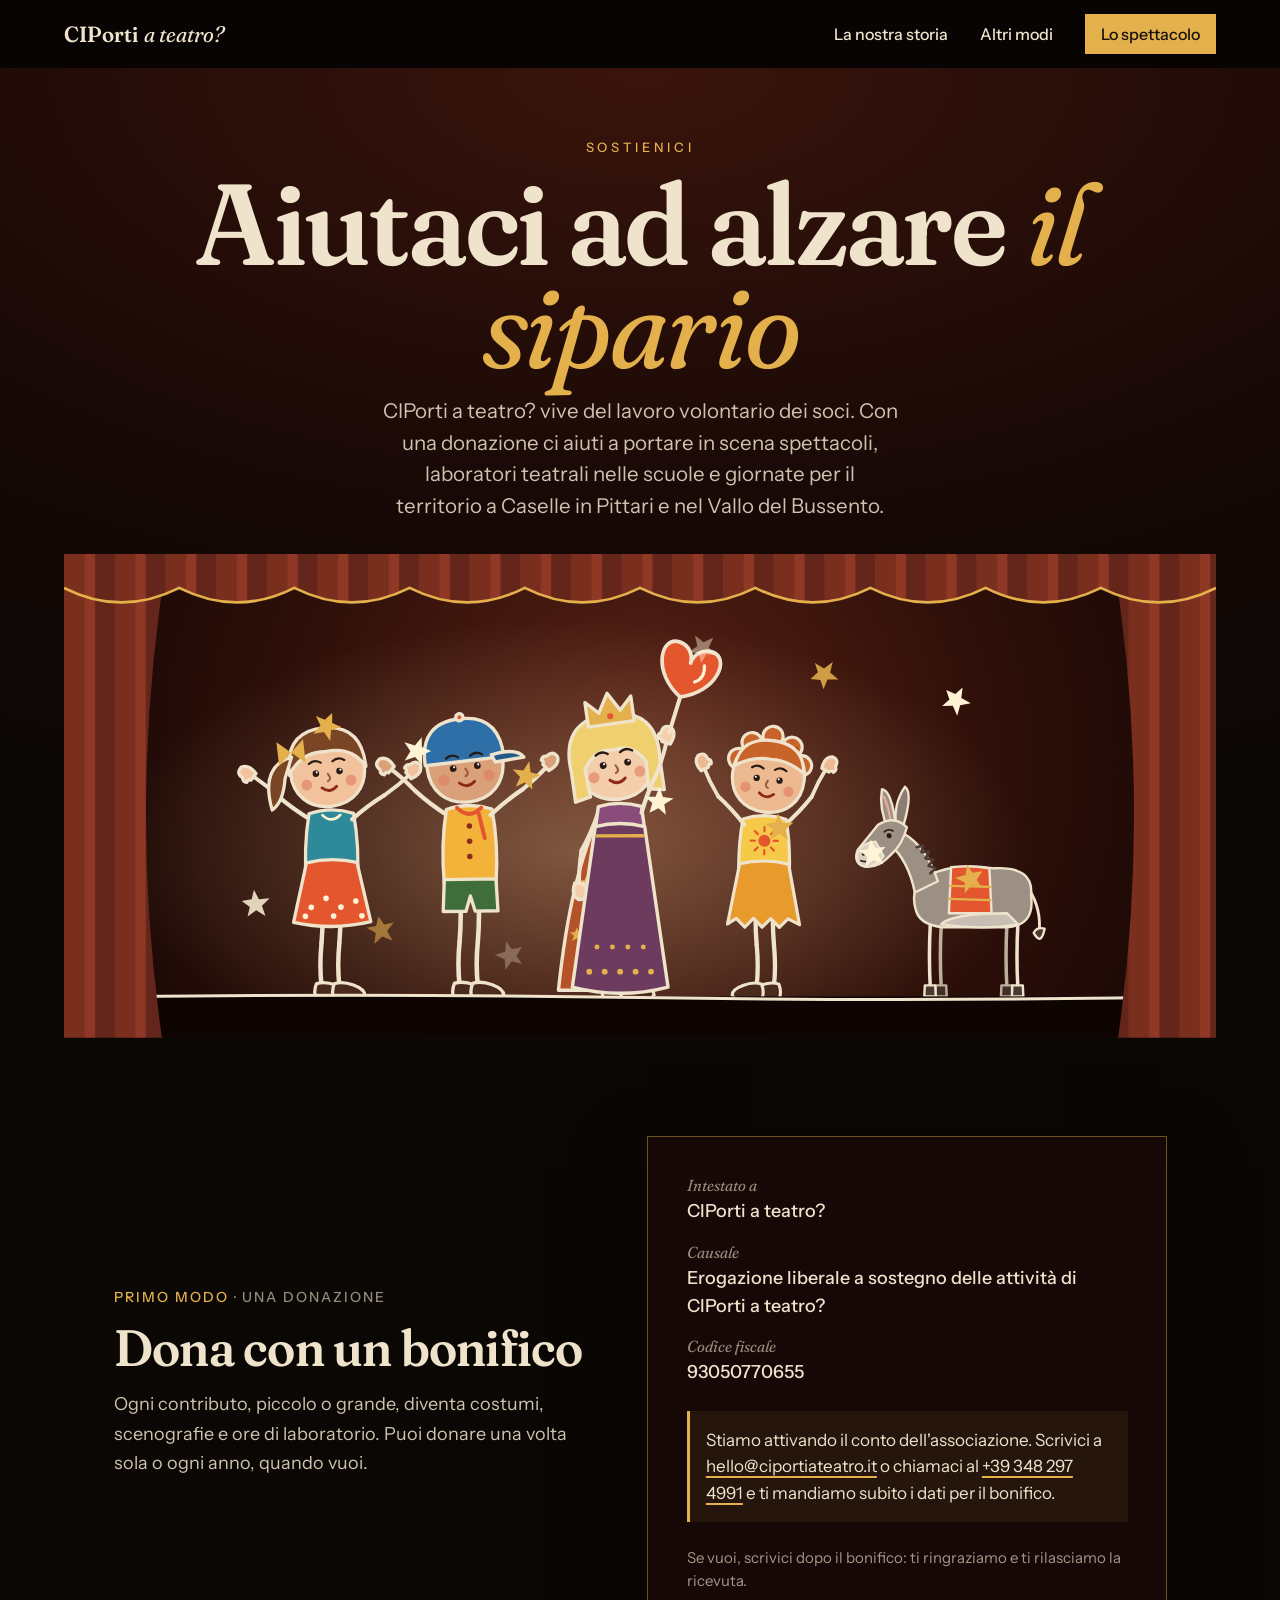
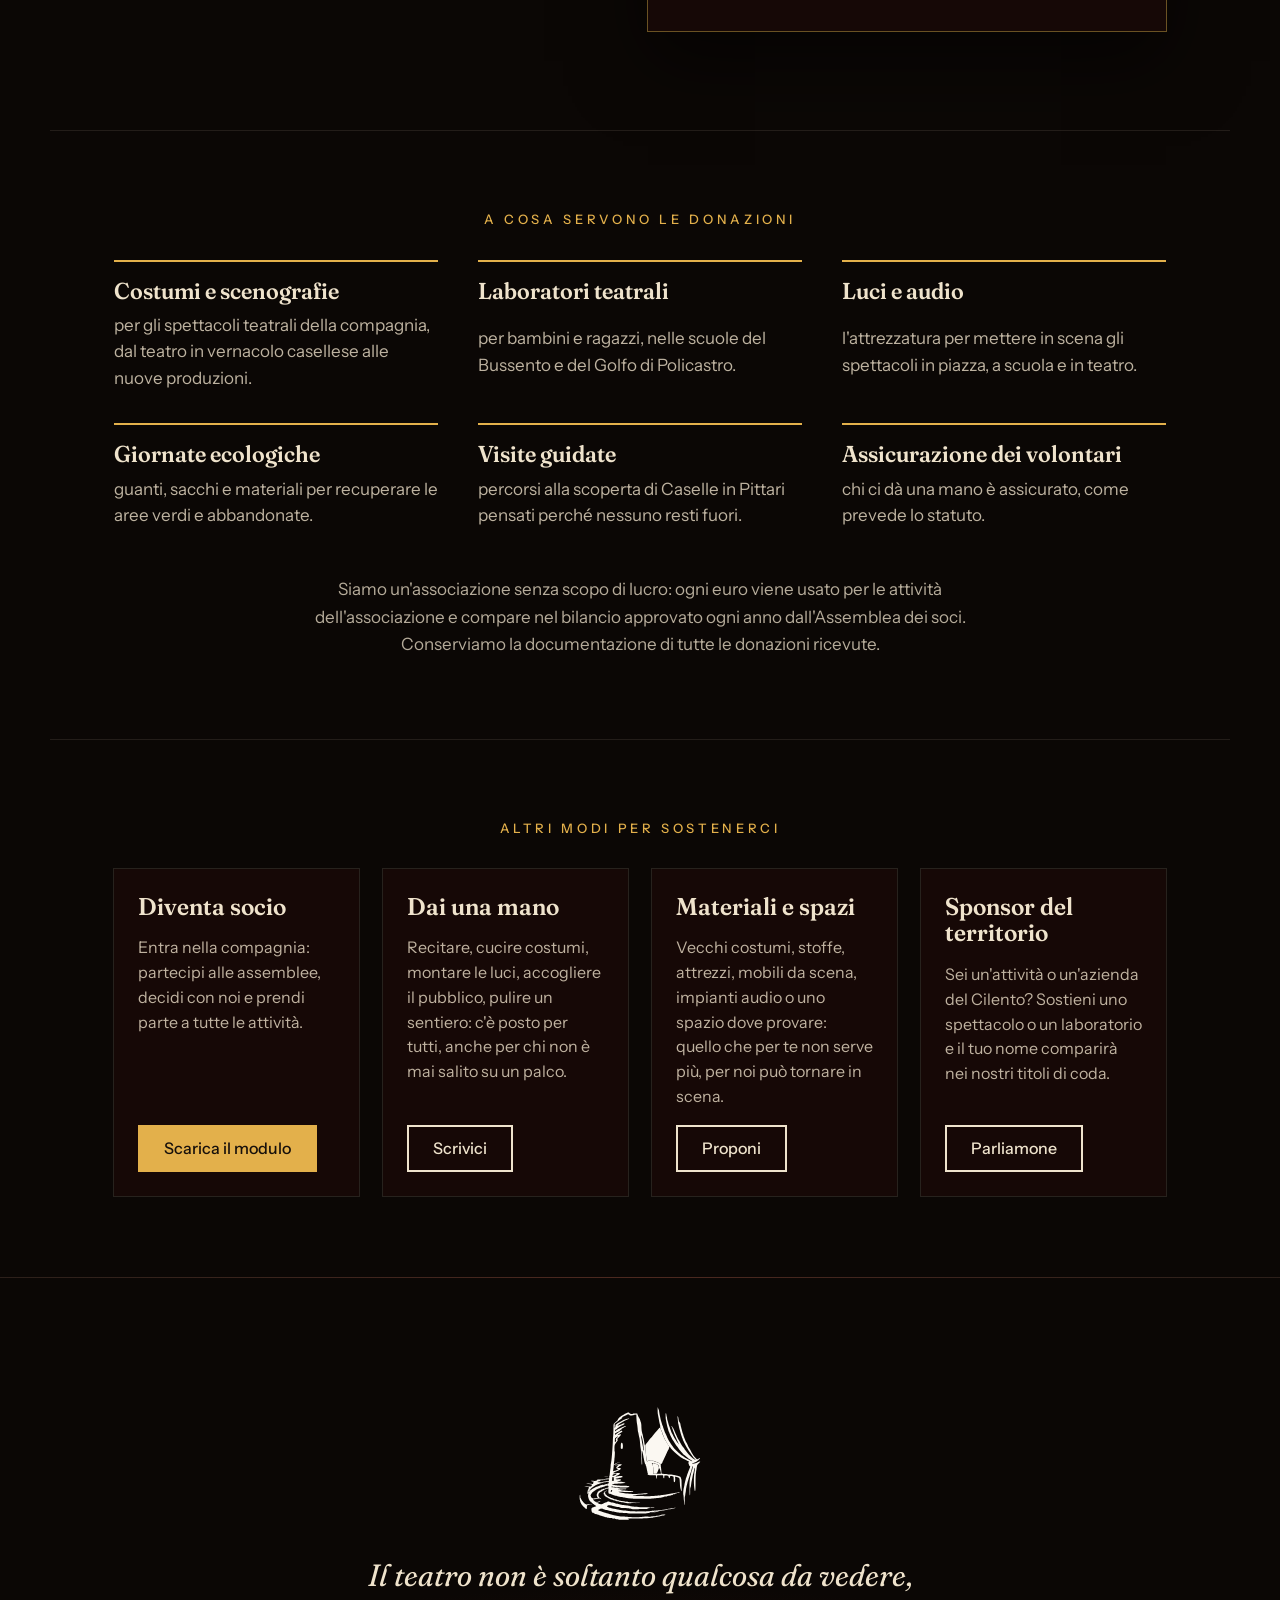
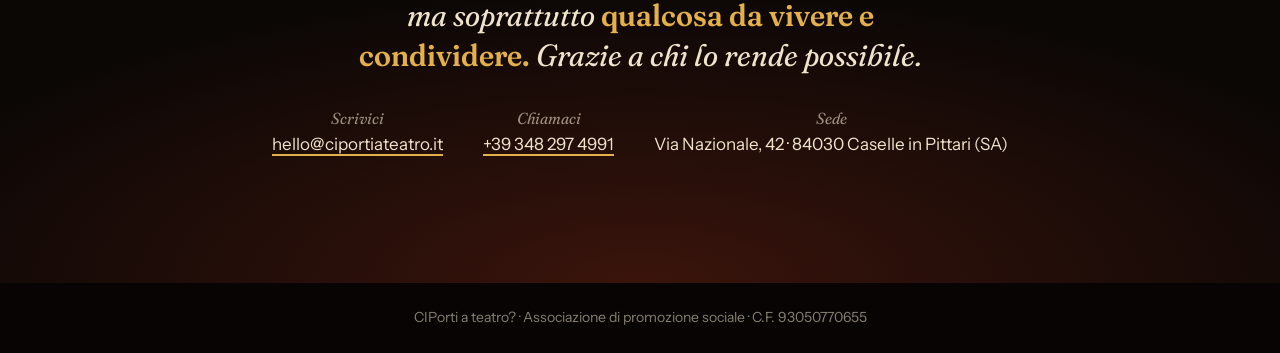
==== sostienici.html @ 3d9423ce "Pagina Sostienici e testi della storia in chiave SEO - Sostienici: bonifico (IBAN da inserire), a co" ====
<!doctype html>
<html lang="it">
<head>
<meta charset="utf-8">
<meta name="viewport" content="width=device-width, initial-scale=1, viewport-fit=cover">
<title>Sostienici: dona al teatro di Caselle in Pittari · CIPorti a teatro?</title>
<meta name="description" content="Sostieni CIPorti a teatro? con una donazione: aiuti spettacoli, laboratori teatrali nelle scuole e attività per il territorio a Caselle in Pittari e nel Bussento.">
<meta name="theme-color" content="#0B0705">
<link rel="canonical" href="https://ciportiateatro.it/sostienici.html">
<meta property="og:type" content="website">
<meta property="og:locale" content="it_IT">
<meta property="og:site_name" content="CIPorti a teatro?">
<meta property="og:title" content="Sostienici · CIPorti a teatro?">
<meta property="og:description" content="Con una donazione aiuti il teatro amatoriale, i laboratori teatrali nelle scuole e la cura del territorio a Caselle in Pittari.">
<meta property="og:url" content="https://ciportiateatro.it/sostienici.html">
<meta property="og:image" content="https://ciportiateatro.it/assets/anteprima.jpg">
<meta property="og:image:width" content="1200">
<meta property="og:image:height" content="630">
<meta name="twitter:card" content="summary_large_image">
<link rel="icon" href="favicon.ico" sizes="48x48">
<link rel="icon" href="assets/favicon.svg" type="image/svg+xml">
<link rel="icon" href="assets/favicon-32.png" type="image/png" sizes="32x32">
<link rel="apple-touch-icon" href="assets/apple-touch-icon.png">
<link rel="manifest" href="site.webmanifest">
<link rel="preload" href="assets/fonts/Fraunces-Display-SemiBold.woff2" as="font" type="font/woff2" crossorigin>
<link rel="stylesheet" href="style.css">
<link rel="stylesheet" href="storia.css">
<script type="application/ld+json">
{
  "@context": "https://schema.org",
  "@type": "WebPage",
  "name": "Sostienici",
  "url": "https://ciportiateatro.it/sostienici.html",
  "inLanguage": "it",
  "description": "Come sostenere l'associazione CIPorti a teatro? di Caselle in Pittari: donazioni con bonifico, iscrizione come socio, volontariato, materiali e sponsorizzazioni.",
  "potentialAction": {
    "@type": "DonateAction",
    "name": "Dona a CIPorti a teatro?",
    "recipient": {
      "@type": "NGO",
      "name": "CIPorti a teatro?",
      "url": "https://ciportiateatro.it/",
      "taxID": "93050770655"
    }
  },
  "breadcrumb": {
    "@type": "BreadcrumbList",
    "itemListElement": [
      { "@type": "ListItem", "position": 1, "name": "CIPorti a teatro?", "item": "https://ciportiateatro.it/" },
      { "@type": "ListItem", "position": 2, "name": "Sostienici", "item": "https://ciportiateatro.it/sostienici.html" }
    ]
  }
}
</script>
</head>
<body class="st">
<a class="skip" href="#contenuto">Vai al contenuto</a>

<header class="bar is-solid">
  <a class="bar__brand" href="./" aria-label="CIPorti a teatro?, torna alla pagina principale">CIPorti <em>a teatro?</em></a>
  <nav class="bar__nav" aria-label="Sezioni">
    <a href="storia.html">La nostra storia</a>
    <a href="#altri-modi">Altri modi</a>
    <a class="bar__cta" href="./">Lo spettacolo</a>
  </nav>
</header>

<main id="contenuto">

  <section class="st-hero" aria-labelledby="st-title">
    <div class="st-hero__text">
      <p class="st-eyebrow">Sostienici</p>
      <h1 id="st-title">Aiutaci ad alzare <em>il sipario</em></h1>
      <p class="st-lead">CIPorti a teatro? vive del lavoro volontario dei soci. Con una donazione ci aiuti a portare in scena spettacoli, laboratori teatrali nelle scuole e giornate per il territorio a Caselle in Pittari e nel Vallo del Bussento.</p>
    </div>
    <div class="vig vig--hero" data-scene="dono" role="img" aria-label="Bea alza un grande cuore rosso, gli altri bambini esultano e l'asinello guarda la scena."></div>
  </section>

  <!-- la donazione con bonifico -->
  <section class="dona" id="dona" aria-labelledby="h-dona">
    <div class="dona__intro">
      <p class="atto__label"><b>Primo modo</b> · Una donazione</p>
      <h2 id="h-dona">Dona con un bonifico</h2>
      <p>Ogni contributo, piccolo o grande, diventa costumi, scenografie e ore di laboratorio. Puoi donare una volta sola o ogni anno, quando vuoi.</p>
    </div>
    <div class="dona__card">
      <dl class="dona__rows">
        <div><dt>Intestato a</dt><dd>CIPorti a teatro?</dd></div>
        <!-- IBAN: quando c'e', togliere il riquadro "dona__wait" qui sotto e scrivere l'IBAN in questa riga, poi rimuovere i commenti
        <div><dt>IBAN</dt><dd class="dona__iban"><span id="iban">IT00 X000 0000 0000 0000 0000 000</span> <button class="dona__copy" type="button" data-copy="iban">Copia</button></dd></div>
        -->
        <div><dt>Causale</dt><dd>Erogazione liberale a sostegno delle attività di CIPorti a teatro?</dd></div>
        <div><dt>Codice fiscale</dt><dd>93050770655</dd></div>
      </dl>
      <p class="dona__wait">Stiamo attivando il conto dell'associazione. Scrivici a <a href="mailto:hello@ciportiateatro.it?subject=Donazione">hello@ciportiateatro.it</a> o chiamaci al <a href="tel:+393482974991">+39 348 297 4991</a> e ti mandiamo subito i dati per il bonifico.</p>
      <p class="dona__note">Se vuoi, scrivici dopo il bonifico: ti ringraziamo e ti rilasciamo la ricevuta.</p>
    </div>
  </section>

  <!-- a cosa serve -->
  <section class="usi" aria-labelledby="h-usi">
    <h2 class="programma__head" id="h-usi">A cosa servono le donazioni</h2>
    <ul>
      <li><b>Costumi e scenografie</b><span>per gli spettacoli teatrali della compagnia, dal teatro in vernacolo casellese alle nuove produzioni.</span></li>
      <li><b>Laboratori teatrali</b><span>per bambini e ragazzi, nelle scuole del Bussento e del Golfo di Policastro.</span></li>
      <li><b>Luci e audio</b><span>l'attrezzatura per mettere in scena gli spettacoli in piazza, a scuola e in teatro.</span></li>
      <li><b>Giornate ecologiche</b><span>guanti, sacchi e materiali per recuperare le aree verdi e abbandonate.</span></li>
      <li><b>Visite guidate</b><span>percorsi alla scoperta di Caselle in Pittari pensati perché nessuno resti fuori.</span></li>
      <li><b>Assicurazione dei volontari</b><span>chi ci dà una mano è assicurato, come prevede lo statuto.</span></li>
    </ul>
    <p class="usi__trasp">Siamo un'associazione senza scopo di lucro: ogni euro viene usato per le attività dell'associazione e compare nel bilancio approvato ogni anno dall'Assemblea dei soci. Conserviamo la documentazione di tutte le donazioni ricevute.</p>
  </section>

  <!-- altri modi -->
  <section class="modi" id="altri-modi" aria-labelledby="h-modi">
    <h2 class="programma__head" id="h-modi">Altri modi per sostenerci</h2>
    <div class="modi__grid">
      <article>
        <h3>Diventa socio</h3>
        <p>Entra nella compagnia: partecipi alle assemblee, decidi con noi e prendi parte a tutte le attività.</p>
        <a class="btn" href="assets/moduli/domanda-adesione-socio.pdf" download>Scarica il modulo</a>
      </article>
      <article>
        <h3>Dai una mano</h3>
        <p>Recitare, cucire costumi, montare le luci, accogliere il pubblico, pulire un sentiero: c'è posto per tutti, anche per chi non è mai salito su un palco.</p>
        <a class="btn btn--line" href="mailto:hello@ciportiateatro.it?subject=Volontariato">Scrivici</a>
      </article>
      <article>
        <h3>Materiali e spazi</h3>
        <p>Vecchi costumi, stoffe, attrezzi, mobili da scena, impianti audio o uno spazio dove provare: quello che per te non serve più, per noi può tornare in scena.</p>
        <a class="btn btn--line" href="mailto:hello@ciportiateatro.it?subject=Materiali%20e%20spazi">Proponi</a>
      </article>
      <article>
        <h3>Sponsor del territorio</h3>
        <p>Sei un'attività o un'azienda del Cilento? Sostieni uno spettacolo o un laboratorio e il tuo nome comparirà nei nostri titoli di coda.</p>
        <a class="btn btn--line" href="mailto:hello@ciportiateatro.it?subject=Sponsor">Parliamone</a>
      </article>
    </div>
  </section>

  <section class="st-fine" aria-label="Grazie">
    <img src="assets/simbolo-negativo.svg" alt="" width="200" height="188">
    <blockquote><p>Il teatro non è soltanto qualcosa da vedere, ma soprattutto <em>qualcosa da vivere e condividere.</em> Grazie a chi lo rende possibile.</p></blockquote>
    <dl class="st-contatti">
      <div><dt>Scrivici</dt><dd><a href="mailto:hello@ciportiateatro.it">hello@ciportiateatro.it</a></dd></div>
      <div><dt>Chiamaci</dt><dd><a href="tel:+393482974991">+39 348 297 4991</a></dd></div>
      <div><dt>Sede</dt><dd>Via Nazionale, 42 · 84030 Caselle in Pittari (SA)</dd></div>
    </dl>
  </section>

</main>

<footer class="st-foot">
  <p>CIPorti a teatro? · Associazione di promozione sociale · C.F. 93050770655</p>
</footer>

<script src="personaggi.js"></script>
<script src="storia.js"></script>
<script>
  /* copia l'IBAN negli appunti */
  document.querySelectorAll("[data-copy]").forEach((b) => b.addEventListener("click", async () => {
    const text = document.getElementById(b.dataset.copy).textContent.replace(/\s+/g, "");
    try { await navigator.clipboard.writeText(text); b.textContent = "Copiato!"; } catch { b.textContent = "Copia a mano"; }
    setTimeout(() => (b.textContent = "Copia"), 2200);
  }));
</script>
</body>
</html>
---- style.css ----
/* CIPorti a teatro? Manifesto teatrale: tre campi di colore a tutto schermo (rosso velluto, nero palco, osso di carta),
   titoli enormi tagliati dal bordo, un solo momento d'ingresso e la scena che cambia con lo scorrimento. */

@font-face { font-family: "Fraunces"; src: url("assets/fonts/Fraunces-Display-SemiBold.woff2") format("woff2"); font-weight: 600; font-style: normal; font-display: swap; }
@font-face { font-family: "Fraunces"; src: url("assets/fonts/Fraunces-Display-Italic.woff2") format("woff2"); font-weight: 400; font-style: italic; font-display: swap; }
@font-face { font-family: "Instrument Sans"; src: url("assets/fonts/InstrumentSans-Regular.woff2") format("woff2"); font-weight: 400; font-display: swap; }
@font-face { font-family: "Instrument Sans"; src: url("assets/fonts/InstrumentSans-Medium.woff2") format("woff2"); font-weight: 500; font-display: swap; }

:root {
  --ink: #17100B;
  --velvet: #7A2E1D;
  --velvet-dark: #4A1A10;
  --bone: #EFE3CC;
  --gold: #E3B04B;
  --terra: #B4532A;

  --display: "Fraunces", Georgia, "Times New Roman", serif;
  --text: "Instrument Sans", system-ui, -apple-system, "Segoe UI", sans-serif;

  --s1: 4px; --s2: 8px; --s3: 12px; --s4: 16px; --s6: 24px; --s8: 32px; --s10: 40px; --s12: 48px; --s16: 64px;
  --ease: cubic-bezier(0.22, 1, 0.36, 1);
  --edge: max(5vw, env(safe-area-inset-left, 0px));
}

* { box-sizing: border-box; }
html { scroll-behavior: smooth; -webkit-text-size-adjust: 100%; background: var(--ink); }
body { margin: 0; background: var(--ink); color: var(--bone); font: 400 19px/1.55 var(--text); }
img, svg { display: block; max-width: 100%; }
a { color: inherit; }
h1, h2, p, dl, dd { margin: 0; }
h1, h2 { font-family: var(--display); font-weight: 600; }
em { font-style: italic; font-weight: 400; }
:focus-visible { outline: 3px solid var(--gold); outline-offset: 3px; }
.sr { position: absolute; width: 1px; height: 1px; overflow: hidden; clip: rect(0 0 0 0); white-space: nowrap; }
.skip { position: absolute; left: var(--s4); top: -64px; z-index: 50; background: var(--gold); color: var(--ink); padding: var(--s2) var(--s4); transition: top 150ms var(--ease); }
.skip:focus { top: var(--s2); }

/* ---------- barra ---------- */
.bar { position: fixed; inset: 0 0 auto 0; z-index: 20; display: flex; align-items: center; justify-content: space-between; gap: var(--s4); padding: var(--s3) var(--edge); color: var(--bone); transition: background-color 300ms var(--ease); }
.bar.is-solid { background: #070403; }
.bar__brand { font: 600 22px/1 var(--display); text-decoration: none; white-space: nowrap; min-height: 44px; display: inline-flex; align-items: center; gap: 0.25em; }
.bar__nav { display: flex; align-items: center; gap: var(--s8); }
.bar__nav a { text-decoration: none; font-weight: 500; font-size: 16px; padding: var(--s2) 0; }
.bar__nav a:not(.bar__cta) { background: linear-gradient(currentColor, currentColor) 0 100% / 0 2px no-repeat; transition: background-size 220ms var(--ease); }
.bar__nav a:not(.bar__cta):hover { background-size: 100% 2px; }
.bar__cta { color: var(--ink); background: var(--gold); padding: var(--s2) var(--s4) !important; transition: background-color 150ms var(--ease), transform 150ms var(--ease); }
.bar__give { display: inline-flex; align-items: center; gap: 6px; border: 2px solid var(--gold); color: var(--gold); padding: 6px var(--s3) !important; background: none !important; transition: background-color 150ms var(--ease), color 150ms var(--ease) !important; }
.bar__give:hover { background-color: var(--gold) !important; color: var(--ink); }
.bar__give svg { flex: none; }
.bar__cta:hover { background: #f0c367; }
.bar__cta:active { transform: scale(0.98); }

/* ---------- pulsanti ---------- */
.btn { display: inline-flex; align-items: center; justify-content: center; min-height: 48px; padding: var(--s3) var(--s6); border: 2px solid var(--gold); background: var(--gold); color: var(--ink); font: 500 17px/1.2 var(--text); text-decoration: none; transition: background-color 150ms var(--ease), color 150ms var(--ease), transform 150ms var(--ease); }
.btn:hover { background: transparent; color: var(--gold); }
.btn:active { transform: scale(0.98); }
.btn--line { background: transparent; border-color: currentColor; color: inherit; }
.btn--line:hover { background: var(--bone); color: var(--ink); border-color: var(--bone); }
.btn--dark { background: var(--ink); border-color: var(--ink); color: var(--bone); }
.btn--dark:hover { background: transparent; color: var(--ink); }

/* ---------- il teatro: sipario, scenetta delle ombre e sopratitoli ---------- */
.theatre { position: relative; height: 1270vh; height: 1270svh; background: #0B0705; color: var(--bone); }
.theatre__sticky { position: sticky; top: 0; height: 100vh; height: 100svh; display: grid; grid-template-rows: minmax(0, 1fr) auto; }
.theatre__stage { position: relative; min-height: 0; overflow: hidden; background: #0B0705; isolation: isolate; }
#stage { position: absolute; inset: 0; width: 100%; height: 100%; }
#curtain { position: absolute; inset: 0; width: 100%; height: 100%; z-index: 3; pointer-events: none; }
.curtain { position: absolute; top: 0; bottom: 0; width: 53%; z-index: 3; background: repeating-linear-gradient(90deg, var(--velvet) 0 36px, #8E3825 36px 52px, #64261A 52px 88px); transition: transform 3400ms cubic-bezier(0.65, 0, 0.2, 1) 1600ms; }
.curtain--l { left: 0; transform-origin: left center; }
.curtain--r { right: 0; transform-origin: right center; }
.is-open .curtain { transform: scaleX(0.09); }
.gl .curtain { display: none; }

.crest { position: absolute; inset: 0; z-index: 4; display: grid; place-content: center; justify-items: center; gap: var(--s4); padding: 96px var(--edge) var(--s8); text-align: center; pointer-events: none; transition: opacity 700ms var(--ease) 1300ms; }
.crest img { width: clamp(110px, 15vw, 220px); height: auto; }
.crest h1 { font-size: clamp(48px, 8.4vw, 140px); line-height: 0.9; letter-spacing: -0.02em; text-shadow: 0 2px 0 rgb(0 0 0 / 0.25); }
.crest h1 em { color: var(--gold); }
.crest p { font-size: clamp(17px, 1.5vw, 22px); color: rgb(239 227 204 / 0.85); }
.is-open .crest { opacity: 0; }
.is-open .theatre.is-closed .crest { opacity: 1; transition-delay: 600ms; }

.pelmet { position: absolute; top: 0; left: 0; width: 100%; height: clamp(64px, 9vw, 104px); z-index: 5; }

.theatre__band { position: relative; background: #0B0705; border-top: 6px solid var(--velvet-dark); padding: var(--s8) var(--edge) var(--s6); min-height: clamp(150px, 23svh, 230px); display: grid; align-items: center; }
.lights { position: absolute; left: 0; right: 0; top: -21px; display: flex; justify-content: space-between; padding: 0 var(--edge); }
.lights i { width: 16px; height: 16px; border-radius: 50%; background: var(--gold); border: 3px solid var(--velvet-dark); opacity: 0; transition: opacity 400ms var(--ease); transition-delay: calc(3600ms + var(--i) * 70ms); }
.is-open .lights i { opacity: 1; }
.subs { display: grid; width: 100%; max-width: 64ch; margin: 0 auto; text-align: center; }
.sub { grid-area: 1 / 1; opacity: 0; transform: translateY(var(--s2)); pointer-events: none; transition: opacity 400ms var(--ease), transform 400ms var(--ease); }
.sub.is-on { opacity: 1; transform: none; pointer-events: auto; }
.sub h2, .sub .sub__h { font: italic 400 clamp(20px, 1.8vw, 28px)/1.1 var(--display); color: var(--gold); margin: 0 0 var(--s2); }
.sub p { font-size: clamp(18px, 1.6vw, 24px); line-height: 1.45; margin: 0 auto; max-width: 56ch; }
.actions { display: flex; flex-wrap: wrap; justify-content: center; gap: var(--s3); margin-top: var(--s4); }

/* ---------- a che punto siamo ---------- */
.acts-bar { position: absolute; left: var(--edge); right: var(--edge); bottom: 12px; z-index: 8; }
.acts-bar__track { position: absolute; left: 10%; right: 10%; top: 13px; height: 2px; background: rgb(239 227 204 / 0.18); }
.acts-bar__track i { position: absolute; inset: 0 auto 0 0; width: 0; background: var(--gold); }
.acts-bar ol { position: relative; list-style: none; margin: 0; padding: 0; display: grid; grid-template-columns: repeat(5, minmax(0, 1fr)); }
.acts-bar button { width: 100%; display: grid; justify-items: center; gap: 6px; padding: 0 4px; border: 0; background: none; cursor: pointer; color: rgb(239 227 204 / 0.55); font: 500 13px/1.2 var(--text); letter-spacing: 0.04em; min-height: 44px; }
.acts-bar b { width: 28px; height: 28px; display: grid; place-items: center; border-radius: 50%; background: #0B0705; border: 2px solid rgb(239 227 204 / 0.3); font: 600 13px/1 var(--text); transition: background-color 250ms var(--ease), border-color 250ms var(--ease), color 250ms var(--ease); }
.acts-bar button.is-done { color: rgb(239 227 204 / 0.8); }
.acts-bar button.is-done b { border-color: var(--gold); color: var(--gold); }
.acts-bar button.is-current { color: var(--gold); }
.acts-bar button.is-current b { background: var(--gold); border-color: var(--gold); color: var(--ink); }
.acts-bar button:hover { color: var(--bone); }
.theatre__band { padding-bottom: 76px !important; }
@media (max-width: 560px) {
  .acts-bar span { display: none; }
  .acts-bar button.is-current span { display: block; position: absolute; top: -20px; left: 0; right: 0; text-align: center; }
  .acts-bar button { position: static; }
  .acts-bar ol { position: relative; }
}

/* ---------- spettacolo automatico: pausa, riprendi, rivedi ---------- */
.credits-ctl { position: absolute; right: var(--edge); top: 84px; z-index: 9; display: inline-flex; align-items: center; gap: var(--s2); min-height: 44px; padding: 0 18px; border: 2px solid rgb(239 227 204 / 0.5); border-radius: 999px; background: rgb(5 3 2 / 0.7); color: var(--bone); font: 500 15px/1 var(--text); cursor: pointer; opacity: 0; visibility: hidden; transition: opacity 400ms var(--ease), border-color 150ms var(--ease), color 150ms var(--ease); }
.credits-ctl.is-on { opacity: 1; visibility: visible; transition-delay: 4200ms; }
.credits-ctl:hover { border-color: var(--gold); color: var(--gold); }
.credits-ctl .ic-play { display: none; }
.credits-ctl.is-paused .ic-play { display: block; }
.credits-ctl.is-paused .ic-pause { display: none; }
.credits-ctl.is-paused { border-color: var(--gold); color: var(--gold); }

/* ---------- invito a scorrere ---------- */
.hint { position: absolute; left: 50%; bottom: clamp(16px, 3svh, 32px); z-index: 6; display: flex; align-items: center; gap: var(--s2); padding: 10px 14px 10px 20px; border-radius: 999px; background: var(--gold); color: var(--ink); font: 500 16px/1 var(--text); box-shadow: 0 8px 30px rgb(0 0 0 / 0.45); transform: translate(-50%, 12px); opacity: 0; pointer-events: none; transition: opacity 500ms var(--ease), transform 500ms var(--ease); }
.is-open .hint { opacity: 1; transform: translate(-50%, 0); transition-delay: 4600ms; }
.is-open .hint.is-gone { opacity: 0; transform: translate(-50%, 12px); transition-delay: 0ms; }
.hint__arrow { animation: hint-bounce 1.4s var(--ease) infinite; }
.hint__short { display: none; }
@keyframes hint-bounce { 0%, 100% { transform: translateY(-2px); } 50% { transform: translateY(4px); } }
@media (max-width: 560px) { .hint__long { display: none; } .hint__short { display: inline; } }
@media (prefers-reduced-motion: reduce) { .hint__arrow { animation: none; } .is-open .hint { transition-delay: 0ms; } }

/* ---------- finale: sipario chiuso, luci basse, titoli di coda ---------- */
.dim { position: absolute; inset: 0; z-index: 6; background: #050302; opacity: 0; pointer-events: none; }
.credits { position: absolute; inset: 0; z-index: 7; overflow: hidden; pointer-events: none; visibility: hidden;
  -webkit-mask: linear-gradient(180deg, transparent 0, #000 16%, #000 84%, transparent 100%);
          mask: linear-gradient(180deg, transparent 0, #000 16%, #000 84%, transparent 100%); }
.credits.is-on { visibility: visible; pointer-events: auto; }
.roll { position: absolute; left: 0; right: 0; top: 0; padding: 0 var(--edge); text-align: center; will-change: transform; }
.cr { max-width: 760px; margin: 0 auto; padding: clamp(56px, 11svh, 120px) 0 0; }
.cr__head { font: 500 13px/1.2 var(--text); letter-spacing: 0.28em; text-transform: uppercase; color: var(--gold); margin: 0 0 var(--s6); }
.cr__fine { font: italic 400 clamp(40px, 6vw, 88px)/1 var(--display); color: var(--bone); }
.cr__sub { margin-top: var(--s4); font-size: clamp(17px, 1.4vw, 20px); color: rgb(239 227 204 / 0.7); }
.cr__star { display: block; font: 600 clamp(30px, 3.6vw, 52px)/1.08 var(--display); letter-spacing: -0.01em; color: var(--bone); }
.cr__note { font-size: clamp(17px, 1.4vw, 20px); color: rgb(239 227 204 / 0.82); max-width: 46ch; margin: 0 auto; }
.cr__rows { display: grid; gap: var(--s4); }
.cr__rows div { display: grid; grid-template-columns: minmax(0, 1fr) minmax(0, 1fr); gap: var(--s8); align-items: baseline; }
.cr__rows dt { text-align: right; font: italic 400 clamp(18px, 1.6vw, 22px)/1.3 var(--display); color: rgb(239 227 204 / 0.62); }
.cr__rows dd { text-align: left; font: 500 clamp(18px, 1.6vw, 22px)/1.4 var(--text); color: var(--bone); }
.cr__rows a { text-decoration: underline; text-decoration-color: var(--gold); text-underline-offset: 4px; text-decoration-thickness: 2px; }
.cr__rows a:hover { color: var(--gold); }
.cr__loc { margin: 0 auto; display: grid; justify-items: center; gap: var(--s4); }
.cr__loc img { width: min(400px, 76vw); height: min(270px, 51vw); object-fit: cover; object-position: 50% 58%; filter: sepia(0.25) contrast(1.05) brightness(0.92); box-shadow: 0 0 0 1px rgb(227 176 75 / 0.4), 0 24px 60px rgb(0 0 0 / 0.6); }
.cr__loc figcaption { display: grid; gap: var(--s1); font-size: clamp(16px, 1.3vw, 19px); color: rgb(239 227 204 / 0.7); }
.cr .actions { margin-top: var(--s6); }
.cr--small .cr__rows dt, .cr--small .cr__rows dd { font-size: 15px; }
.cr--end { padding-bottom: 40svh; display: grid; justify-items: center; gap: var(--s4); }
.cr--end img { width: clamp(110px, 12vw, 170px); height: auto; }
.cr__title { font: 600 clamp(44px, 6.4vw, 104px)/0.92 var(--display); letter-spacing: -0.02em; color: var(--bone); }
.cr__title em { color: var(--gold); }

/* ---------- schermi medi: il menu completo non ci sta ---------- */
@media (max-width: 1080px) { .bar__nav a:not(.bar__cta):not(.bar__give) { display: none; } }

/* ---------- schermi stretti ---------- */
@media (max-width: 860px) {
  body { font-size: 18px; }
  .bar__nav a:not(.bar__cta):not(.bar__give) { display: none; }
  .bar__brand { font-size: 19px; }
  .bar__nav { gap: var(--s3); }
  .theatre { height: 1200vh; height: 1200svh; }
  .theatre__band { min-height: 210px; padding-top: var(--s6); }
  .sub p { font-size: 17px; }
  .crest h1 { font-size: clamp(44px, 14vw, 72px); }
  .cr__rows div { grid-template-columns: 1fr; gap: 2px; }
  .cr__rows dt, .cr__rows dd { text-align: center; }
  .cr__rows dd { overflow-wrap: anywhere; }
}

@media (max-width: 480px) { .bar__give span { position: absolute; width: 1px; height: 1px; overflow: hidden; clip: rect(0 0 0 0); } .bar__give { min-width: 44px; min-height: 40px; justify-content: center; padding: 6px !important; } .bar__cta { font-size: 15px; } }

/* ---------- niente movimento: sipario gia' aperto ---------- */
@media (prefers-reduced-motion: reduce) {
  html { scroll-behavior: auto; }
  .curtain, .crest, .lights i, .sub, .bar { transition: none !important; }
  .curtain { transform: scaleX(0.09); }
  .lights i { opacity: 1; }
  .crest { opacity: 0; }
}
---- storia.css ----
/* La nostra storia: un programma di sala. Stessi colori, caratteri e personaggi dello spettacolo. */

.st { background: #0B0705; }
.st main { padding-top: 68px; }

/* ---------- apertura ---------- */
.st-hero { position: relative; display: grid; gap: var(--s8); padding: clamp(40px, 8svh, 96px) var(--edge) 0; text-align: center;
  background: radial-gradient(120% 80% at 50% 0%, #3A140C 0%, #160806 60%, #0B0705 100%); }
.st-hero__text { display: grid; gap: var(--s4); justify-items: center; max-width: 900px; margin: 0 auto; }
.st-eyebrow, .programma__head { font: 500 13px/1.2 var(--text); letter-spacing: 0.28em; text-transform: uppercase; color: var(--gold); }
.st-hero h1 { font-size: clamp(54px, 9vw, 136px); line-height: 0.9; letter-spacing: -0.02em; }
.st-hero h1 em { color: var(--gold); }
.st-lead { font-size: clamp(18px, 1.6vw, 23px); color: rgb(239 227 204 / 0.85); max-width: 42ch; text-wrap: balance; }

/* ---------- scenette ---------- */
.vig { position: relative; aspect-ratio: 640 / 420; background: #0E0503; box-shadow: 0 0 0 1px rgb(227 176 75 / 0.45), 0 30px 70px rgb(0 0 0 / 0.55); overflow: hidden; }
.vig svg { position: absolute; inset: 0; width: 100%; height: 100%; }
.vig--hero { aspect-ratio: 1000 / 420; width: min(1180px, 100%); margin: 0 auto; box-shadow: none; }
.vig__chalk { font: italic 400 30px/1 var(--display); }
.vig__banner { font: 600 30px/1 var(--display); }
.vig__sign { font: 600 25px/1 var(--display); }

/* ---------- programma di sala ---------- */
.programma { max-width: 1180px; margin: 0 auto; padding: clamp(56px, 10svh, 112px) var(--edge) var(--s8); text-align: center; }
.programma__head { margin-bottom: var(--s8); }
.programma ol { list-style: none; margin: 0; padding: 0; display: grid; grid-template-columns: repeat(7, minmax(0, 1fr)); border-top: 1px solid rgb(227 176 75 / 0.35); }
.programma li { border-bottom: 1px solid rgb(227 176 75 / 0.35); }
.programma a { display: grid; gap: var(--s1); align-content: start; height: 100%; padding: var(--s6) var(--s3); text-decoration: none; transition: background-color 200ms var(--ease); }
.programma a:hover { background: rgb(227 176 75 / 0.08); }
.programma a.is-here { background: rgb(227 176 75 / 0.12); }
.programma b { font: 600 14px/1.2 var(--text); letter-spacing: 0.16em; text-transform: uppercase; color: var(--gold); }
.programma span { font: 600 clamp(19px, 1.6vw, 22px)/1.2 var(--display); color: var(--bone); }
.programma i { font: italic 400 16px/1.3 var(--display); color: rgb(239 227 204 / 0.65); }

/* ---------- gli atti ---------- */
.atti { max-width: 1180px; margin: 0 auto; padding: 0 var(--edge); }
.atto { display: grid; grid-template-columns: minmax(0, 1.1fr) minmax(0, 1fr); gap: clamp(32px, 5vw, 80px); align-items: center; padding: clamp(56px, 11svh, 120px) 0; scroll-margin-top: 72px; }
.atto + .atto { border-top: 1px solid rgb(239 227 204 / 0.1); }
.atto:nth-child(even) .vig { order: 2; }
.atto__text { display: grid; gap: var(--s4); max-width: 60ch; }
.atto__label { font: 500 14px/1.2 var(--text); letter-spacing: 0.14em; text-transform: uppercase; color: rgb(239 227 204 / 0.6); }
.atto__label b { color: var(--gold); font-weight: 500; }
.atto h2 { font-size: clamp(34px, 4vw, 56px); line-height: 1.02; letter-spacing: -0.015em; margin-bottom: var(--s2); text-wrap: balance; }
.atto h2 em { color: var(--gold); }
.atto__text > p:not(.atto__label) { font-size: clamp(18px, 1.35vw, 20px); line-height: 1.65; color: rgb(239 227 204 / 0.86); text-wrap: pretty; }

/* ---------- finale ---------- */
.st-fine { display: grid; justify-items: center; gap: var(--s8); padding: clamp(72px, 14svh, 160px) var(--edge); text-align: center;
  background: radial-gradient(90% 70% at 50% 100%, #3A140C 0%, #0B0705 70%); border-top: 1px solid rgb(239 227 204 / 0.1); }
.st-fine img { width: clamp(96px, 10vw, 140px); height: auto; }
.st-fine blockquote { margin: 0; max-width: 46ch; }
.st-fine blockquote p { font: italic 400 clamp(24px, 2.4vw, 34px)/1.3 var(--display); color: var(--bone); text-wrap: balance; }
.st-fine blockquote em { font-style: normal; color: var(--gold); }
.st-fine .actions { margin-top: 0; }
.st-contatti { display: flex; flex-wrap: wrap; justify-content: center; gap: var(--s4) var(--s10); }
.st-contatti div { display: grid; gap: 2px; }
.st-contatti dt { font: italic 400 16px/1.3 var(--display); color: rgb(239 227 204 / 0.6); }
.st-contatti dd { font-size: 17px; }
.st-contatti a { text-decoration: underline; text-decoration-color: var(--gold); text-underline-offset: 4px; text-decoration-thickness: 2px; }
.st-foot { padding: var(--s6) var(--edge); text-align: center; font-size: 14px; color: rgb(239 227 204 / 0.55); background: #070403; }

@media (max-width: 1080px) { .st .bar__nav a:not(.bar__cta):not(.bar__give) { display: inline; } .programma ol { grid-template-columns: repeat(4, minmax(0, 1fr)); } }
@media (max-width: 860px) {
  .st main { padding-top: 60px; }
  .st .bar__nav a:not(.bar__cta):not(.bar__give) { display: none; }
  .atto { grid-template-columns: 1fr; gap: var(--s6); }
  .atto:nth-child(even) .vig { order: 0; }
  .programma ol { grid-template-columns: 1fr 1fr; }
  .programma li:last-child { grid-column: 1 / -1; }
}
@media (max-width: 420px) { .bar__cta { font-size: 15px; } }

/* ---------- Sostienici ---------- */
.dona { max-width: 1180px; margin: 0 auto; padding: clamp(56px, 11svh, 120px) var(--edge); display: grid; grid-template-columns: minmax(0, 1fr) minmax(0, 1.1fr); gap: clamp(32px, 5vw, 80px); align-items: center; }
.dona__intro { display: grid; gap: var(--s4); }
.dona__intro h2 { font-size: clamp(34px, 4vw, 56px); line-height: 1.02; letter-spacing: -0.015em; }
.dona__intro > p:not(.atto__label) { font-size: clamp(18px, 1.35vw, 20px); line-height: 1.65; color: rgb(239 227 204 / 0.86); }
.dona__card { display: grid; gap: var(--s6); padding: clamp(24px, 3vw, 40px); background: #160806; box-shadow: 0 0 0 1px rgb(227 176 75 / 0.45), 0 30px 70px rgb(0 0 0 / 0.55); }
.dona__rows { display: grid; gap: var(--s4); }
.dona__rows div { display: grid; gap: 2px; }
.dona__rows dt { font: italic 400 16px/1.3 var(--display); color: rgb(239 227 204 / 0.6); }
.dona__rows dd { font-size: 18px; font-weight: 500; }
.dona__iban { display: flex; flex-wrap: wrap; align-items: center; gap: var(--s3); font: 600 clamp(19px, 1.8vw, 24px)/1.3 var(--display) !important; letter-spacing: 0.03em; color: var(--gold); }
.dona__copy { min-height: 36px; padding: 0 var(--s4); border: 2px solid var(--gold); background: transparent; color: var(--gold); font: 500 15px/1 var(--text); cursor: pointer; }
.dona__copy:hover { background: var(--gold); color: var(--ink); }
.dona__wait { padding: var(--s4); border-left: 3px solid var(--gold); background: rgb(227 176 75 / 0.08); font-size: 17px; line-height: 1.55; }
.dona__wait a, .modi a:not(.btn) { text-decoration: underline; text-decoration-color: var(--gold); text-underline-offset: 4px; text-decoration-thickness: 2px; }
.dona__note { font-size: 15px; color: rgb(239 227 204 / 0.65); }

.usi, .modi { max-width: 1180px; margin: 0 auto; padding: clamp(48px, 9svh, 96px) var(--edge); border-top: 1px solid rgb(239 227 204 / 0.1); text-align: center; }
.usi .programma__head, .modi .programma__head { margin-bottom: var(--s8); }
.usi ul { list-style: none; margin: 0; padding: 0; display: grid; grid-template-columns: repeat(3, minmax(0, 1fr)); gap: var(--s8) var(--s10); text-align: left; }
.usi li { display: grid; gap: var(--s2); padding-top: var(--s4); border-top: 2px solid var(--gold); }
.usi b { font: 600 clamp(21px, 1.8vw, 26px)/1.15 var(--display); }
.usi span { font-size: 17px; line-height: 1.55; color: rgb(239 227 204 / 0.78); }
.usi__trasp { max-width: 62ch; margin: var(--s12) auto 0; font-size: 17px; line-height: 1.6; color: rgb(239 227 204 / 0.75); }
.modi__grid { display: grid; grid-template-columns: repeat(4, minmax(0, 1fr)); gap: var(--s6); text-align: left; }
.modi article { display: grid; grid-template-rows: auto 1fr auto; gap: var(--s4); padding: var(--s6); background: #160806; box-shadow: 0 0 0 1px rgb(239 227 204 / 0.12); }
.modi h3 { margin: 0; font: 600 clamp(22px, 1.9vw, 28px)/1.1 var(--display); color: var(--bone); }
.modi p { font-size: 16px; line-height: 1.55; color: rgb(239 227 204 / 0.78); }
.modi .btn { justify-self: start; min-height: 44px; font-size: 16px; }

@media (max-width: 1080px) { .modi__grid { grid-template-columns: repeat(2, minmax(0, 1fr)); } .usi ul { grid-template-columns: repeat(2, minmax(0, 1fr)); } }
@media (max-width: 860px) { .dona { grid-template-columns: 1fr; } }
@media (max-width: 560px) { .modi__grid, .usi ul { grid-template-columns: 1fr; } }
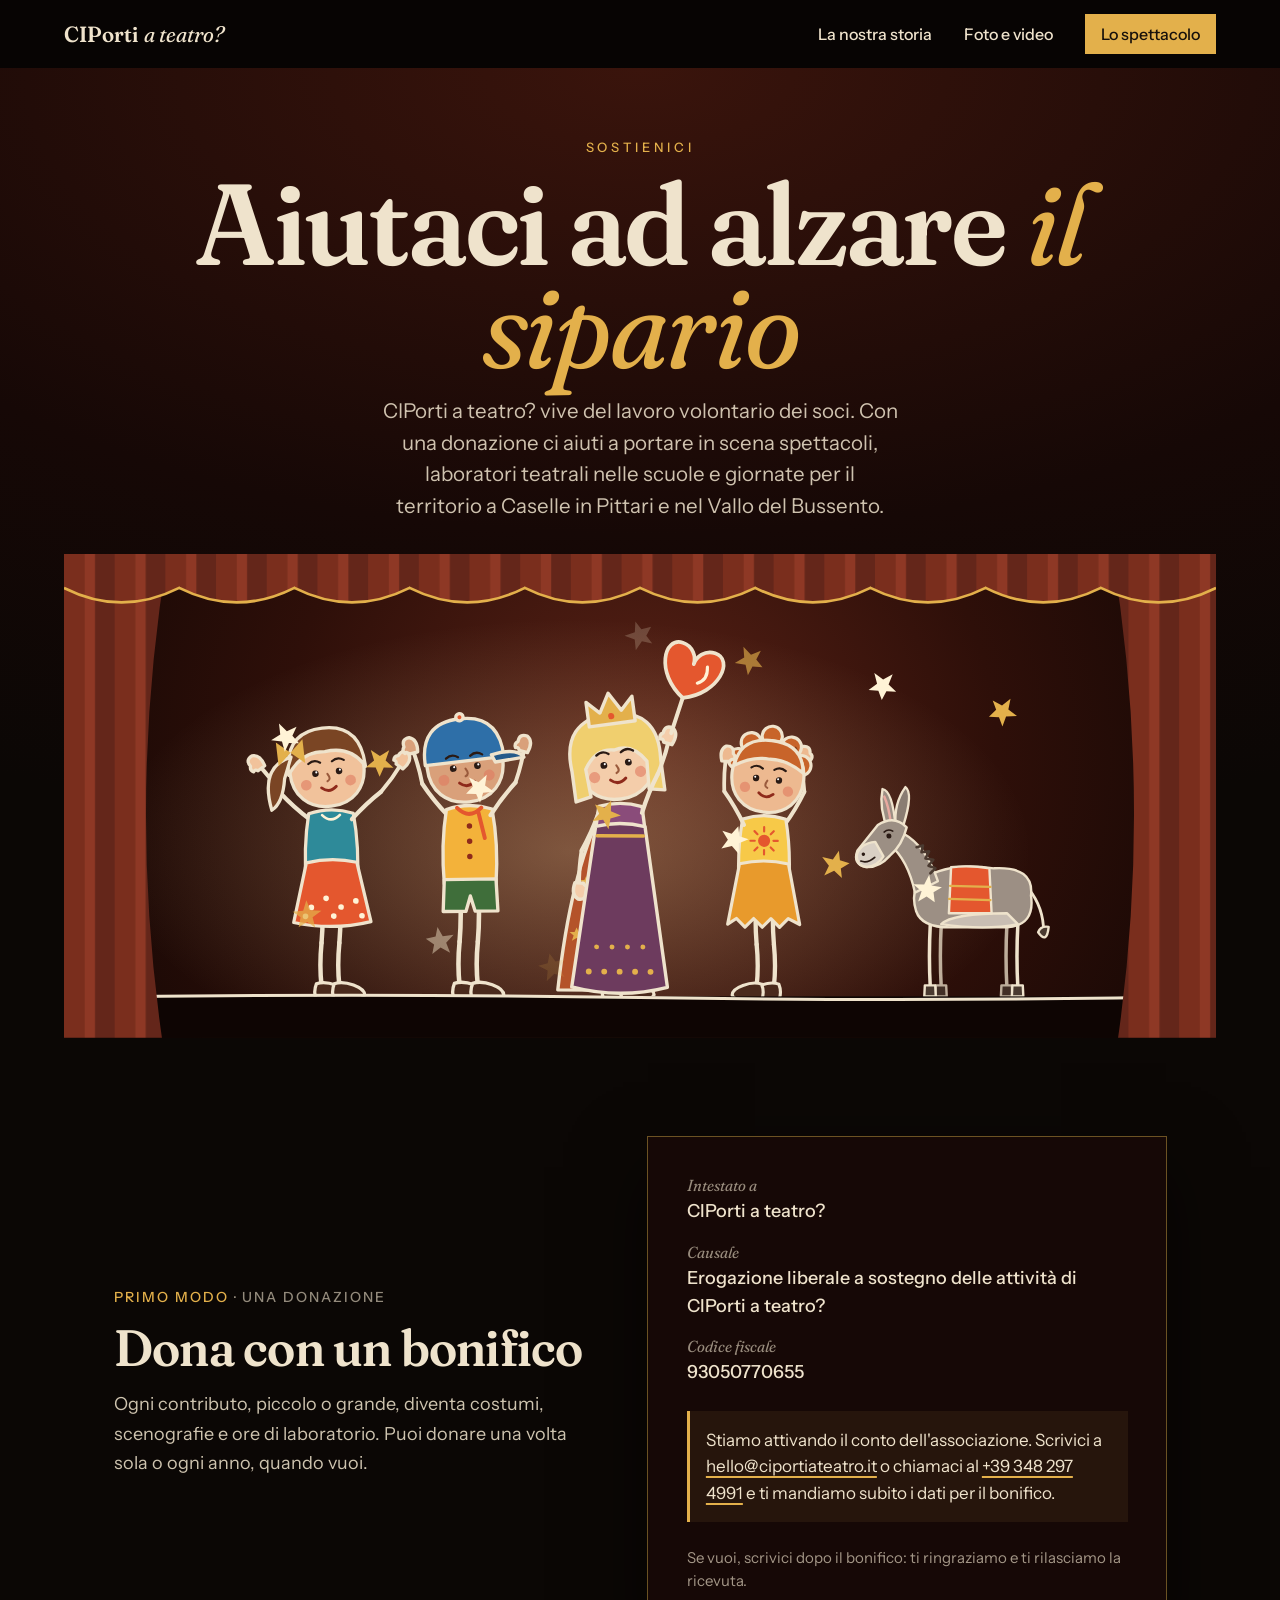
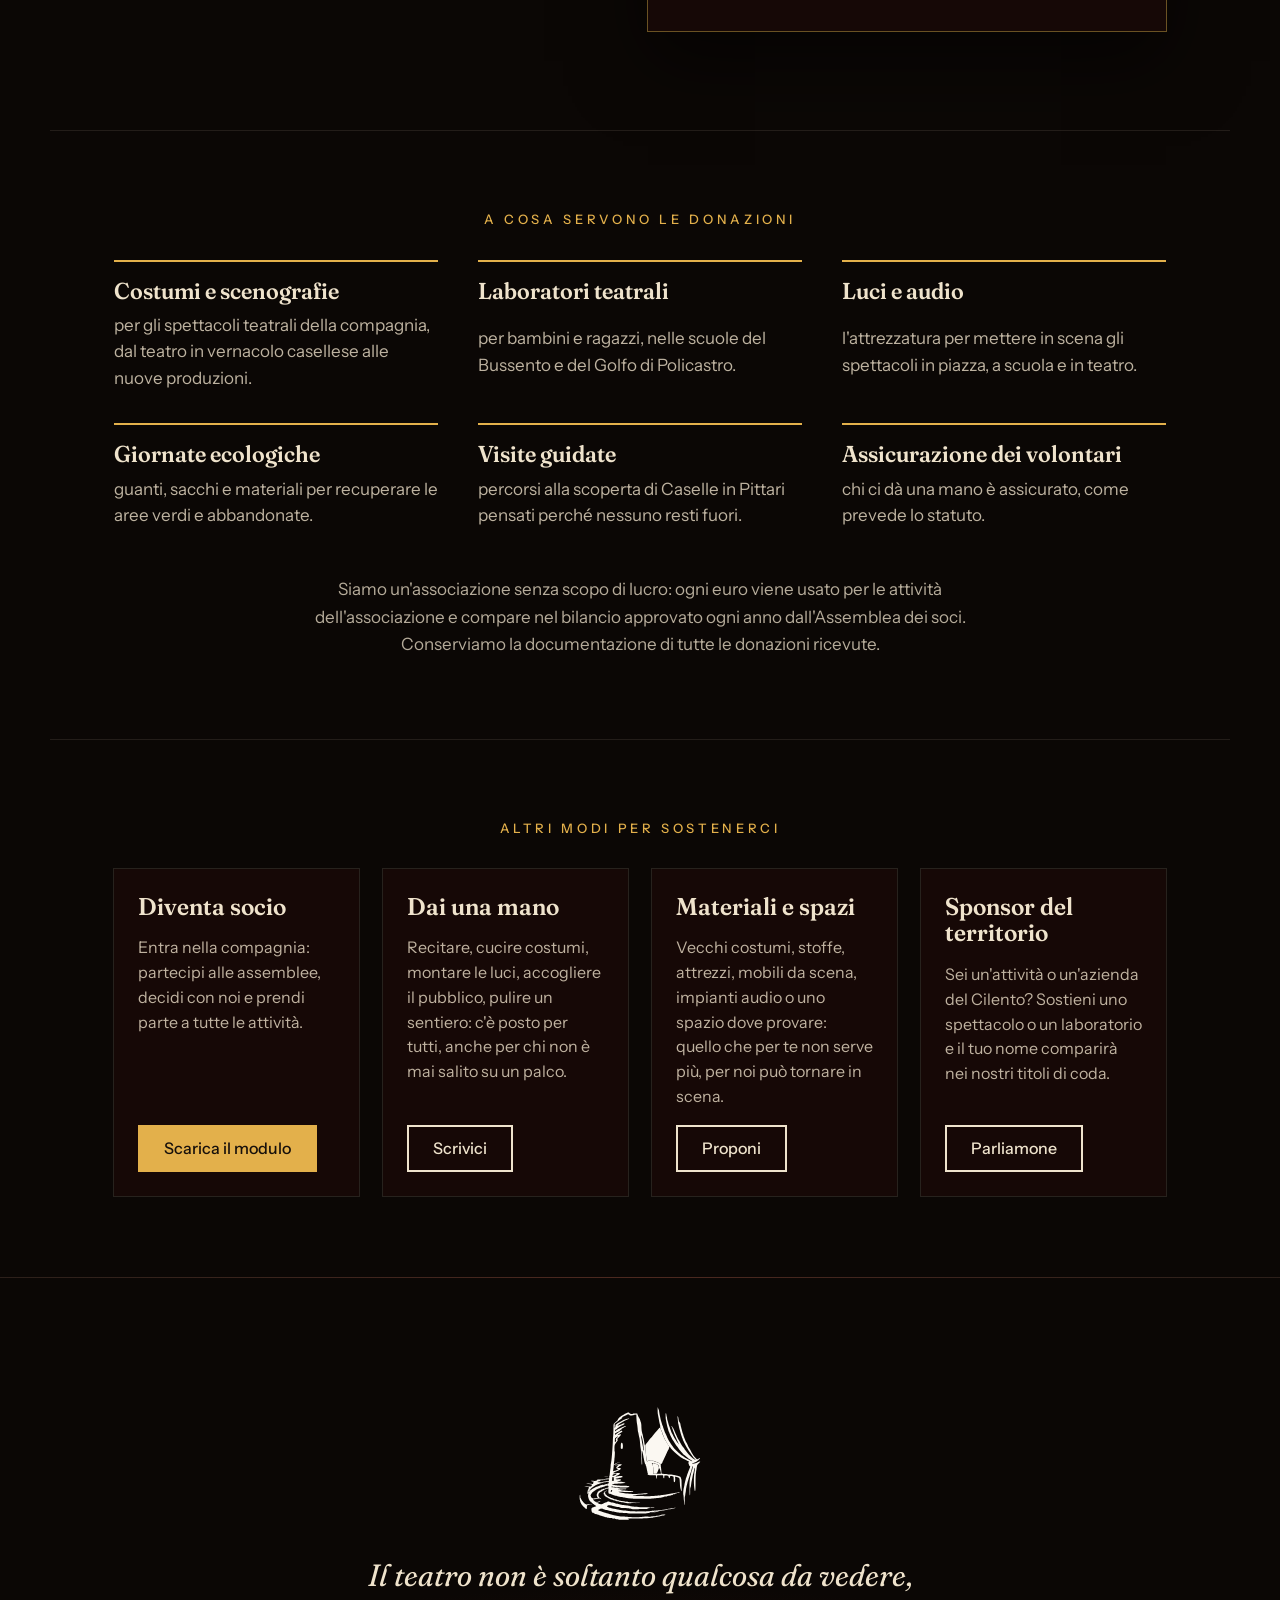
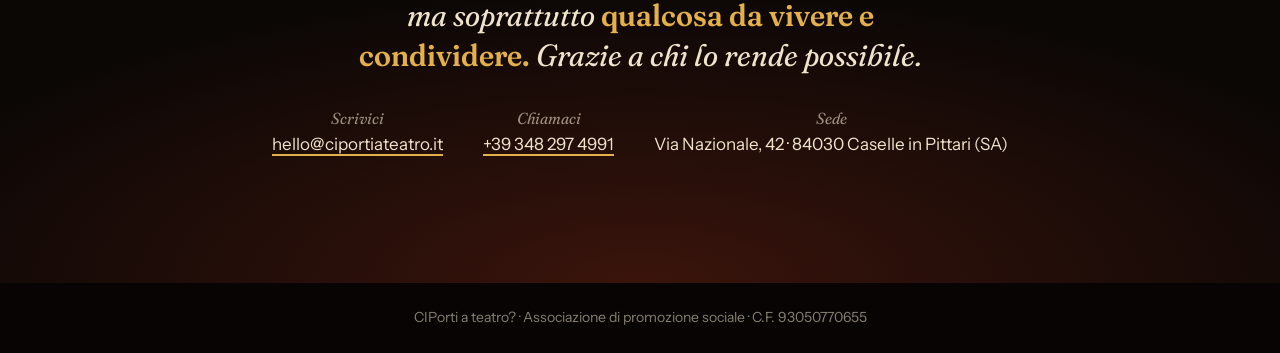
==== commit 87311c91: "Pagina Foto e video con il mosaico dall'archivio Mosaico animato di foto e clip, galleria con foto i" ====
--- a/sostienici.html
+++ b/sostienici.html
@@ -60,7 +60,7 @@
   <a class="bar__brand" href="./" aria-label="CIPorti a teatro?, torna alla pagina principale">CIPorti <em>a teatro?</em></a>
   <nav class="bar__nav" aria-label="Sezioni">
     <a href="storia.html">La nostra storia</a>
-    <a href="#altri-modi">Altri modi</a>
+    <a href="archivio.html">Foto e video</a>
     <a class="bar__cta" href="./">Lo spettacolo</a>
   </nav>
 </header>
--- a/storia.css
+++ b/storia.css
@@ -103,3 +103,51 @@
 @media (max-width: 1080px) { .modi__grid { grid-template-columns: repeat(2, minmax(0, 1fr)); } .usi ul { grid-template-columns: repeat(2, minmax(0, 1fr)); } }
 @media (max-width: 860px) { .dona { grid-template-columns: 1fr; } }
 @media (max-width: 560px) { .modi__grid, .usi ul { grid-template-columns: 1fr; } }
+
+/* ---------- Archivio: mosaico, galleria, video ---------- */
+.ar-hero { padding-bottom: clamp(48px, 8svh, 96px); }
+.mosaico { width: min(1180px, 100%); margin: 0 auto; display: grid; gap: 10px; grid-template-columns: repeat(6, minmax(0, 1fr)); grid-template-rows: repeat(2, clamp(140px, 15vw, 210px)) clamp(130px, 13vw, 180px);
+  grid-template-areas: "a a a b c c" "a a a b d d" "e e f f g g"; }
+.tess { position: relative; overflow: hidden; padding: 0; border: 0; background: #160806; cursor: pointer; box-shadow: 0 0 0 1px rgb(227 176 75 / 0.45), 0 18px 40px rgb(0 0 0 / 0.5);
+  opacity: 0; transform: translateY(14px); animation: tess-in 900ms var(--ease) forwards; }
+.tess--a { grid-area: a; animation-delay: 100ms; } .tess--b { grid-area: b; animation-delay: 250ms; } .tess--c { grid-area: c; animation-delay: 400ms; }
+.tess--d { grid-area: d; animation-delay: 550ms; } .tess--e { grid-area: e; animation-delay: 700ms; } .tess--f { grid-area: f; animation-delay: 850ms; } .tess--g { grid-area: g; animation-delay: 1000ms; }
+.tess img, .tess video { position: absolute; inset: 0; width: 100%; height: 100%; object-fit: cover; filter: sepia(0.22) saturate(1.05) contrast(1.04); transition: filter 300ms var(--ease); }
+.tess img { animation: tess-zoom 18s ease-in-out infinite alternate; }
+.tess--c img { animation-delay: -6s; } .tess--d img { animation-delay: -11s; } .tess--g img { animation-delay: -3s; }
+.tess--b img { object-position: 50% 30%; } .tess--c img, .tess--g img { object-position: 50% 25%; }
+.tess span { position: absolute; left: 0; right: 0; bottom: 0; padding: 28px 12px 10px; text-align: left; font: italic 400 clamp(15px, 1.2vw, 18px)/1.2 var(--display); color: var(--bone); background: linear-gradient(transparent, rgb(11 7 5 / 0.85)); }
+.tess:hover img, .tess:hover video, .tess:focus-visible img, .tess:focus-visible video { filter: none; }
+@keyframes tess-in { to { opacity: 1; transform: none; } }
+@keyframes tess-zoom { from { transform: scale(1); } to { transform: scale(1.09); } }
+
+.ar-sez { max-width: 1180px; margin: 0 auto; padding: clamp(48px, 9svh, 96px) var(--edge); border-top: 1px solid rgb(239 227 204 / 0.1); text-align: center; }
+.ar-sez .programma__head { margin-bottom: var(--s8); }
+.galleria { list-style: none; margin: 0; padding: 0; display: grid; grid-template-columns: repeat(4, minmax(0, 1fr)); gap: var(--s6); text-align: left; }
+.galleria button { display: block; width: 100%; aspect-ratio: 4 / 3; padding: 0; border: 0; overflow: hidden; cursor: zoom-in; background: #160806; box-shadow: 0 0 0 1px rgb(227 176 75 / 0.35); }
+.galleria img { width: 100%; height: 100%; object-fit: cover; object-position: 50% 25%; transition: transform 400ms var(--ease); }
+.galleria button:hover img { transform: scale(1.04); }
+.galleria p { margin-top: var(--s3); font: italic 400 17px/1.35 var(--display); color: rgb(239 227 204 / 0.78); }
+.ar-video { display: grid; grid-template-columns: repeat(2, minmax(0, 1fr)); gap: var(--s8); text-align: left; }
+.ar-video figure { margin: 0; display: grid; gap: var(--s3); scroll-margin-top: 90px; }
+.ar-video video { width: 100%; height: auto; aspect-ratio: 16 / 9; background: #000; box-shadow: 0 0 0 1px rgb(227 176 75 / 0.45), 0 24px 60px rgb(0 0 0 / 0.55); }
+.ar-video figcaption { display: grid; gap: 2px; }
+.ar-video b { font: 600 22px/1.2 var(--display); }
+.ar-video span { font-size: 16px; color: rgb(239 227 204 / 0.7); }
+.ar-ricordi { font-size: clamp(30px, 3.6vw, 48px); line-height: 1.05; max-width: 20ch; text-wrap: balance; }
+
+.lb { width: min(1000px, 94vw); max-height: 94svh; padding: 0; border: 0; background: transparent; color: var(--bone); overflow: visible; }
+.lb::backdrop { background: rgb(7 4 3 / 0.92); }
+.lb figure { margin: 0; display: grid; gap: var(--s3); justify-items: center; }
+.lb img { max-width: 100%; max-height: 80svh; width: auto; box-shadow: 0 0 0 1px rgb(227 176 75 / 0.45); }
+.lb figcaption { font: italic 400 18px/1.35 var(--display); text-align: center; }
+.lb__btn { position: absolute; width: 48px; height: 48px; border: 2px solid var(--gold); background: rgb(11 7 5 / 0.8); color: var(--gold); font: 400 30px/1 var(--display); cursor: pointer; }
+.lb__btn:hover { background: var(--gold); color: var(--ink); }
+.lb__prev { left: -60px; top: 40%; } .lb__next { right: -60px; top: 40%; } .lb__close { right: -60px; top: 0; }
+
+@media (max-width: 1080px) { .galleria { grid-template-columns: repeat(2, minmax(0, 1fr)); } .lb__prev { left: 6px; } .lb__next { right: 6px; } .lb__close { right: 6px; top: 6px; } }
+@media (max-width: 860px) {
+  .mosaico { grid-template-columns: repeat(2, minmax(0, 1fr)); grid-template-rows: 46vw 44vw 30vw 30vw 46vw; grid-template-areas: "a a" "b c" "b d" "e g" "f f"; gap: 8px; }
+  .ar-video { grid-template-columns: 1fr; }
+}
+@media (prefers-reduced-motion: reduce) { .tess { opacity: 1; transform: none; animation: none; } .tess img { animation: none; } }
